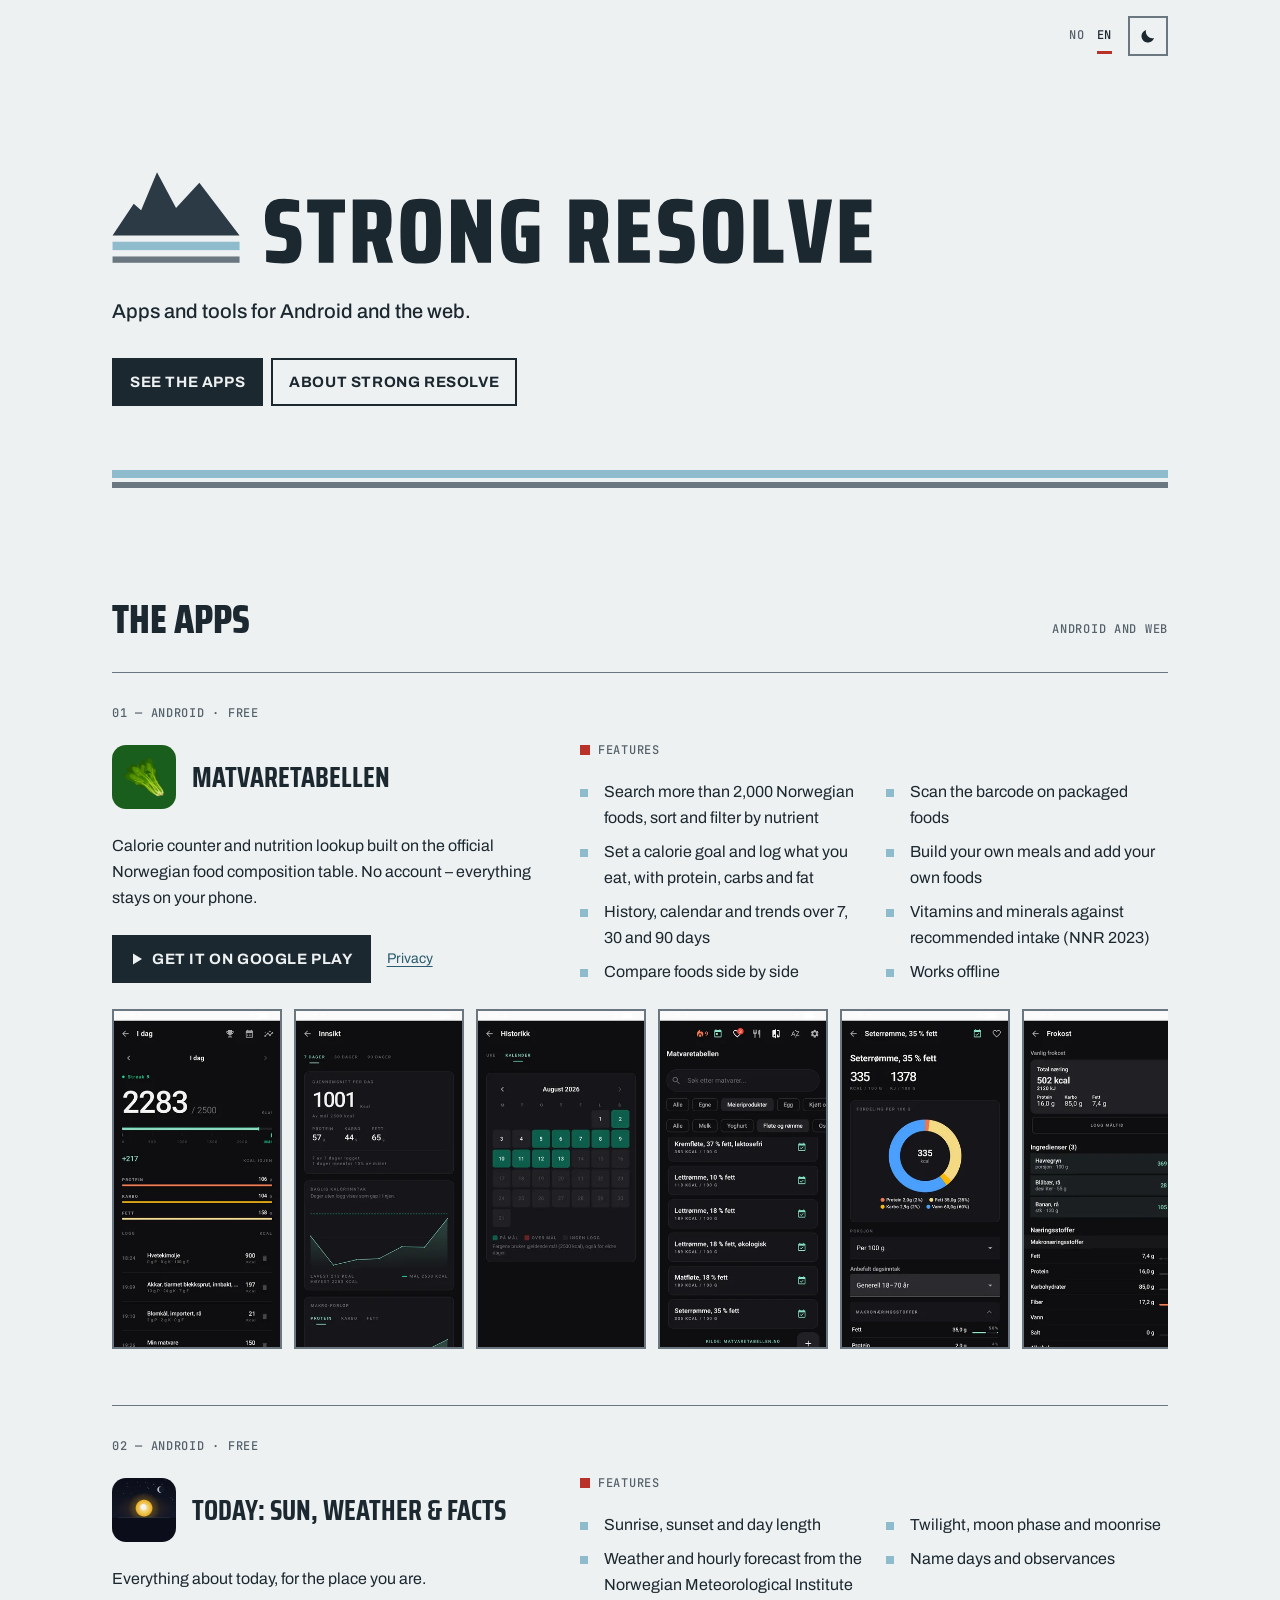
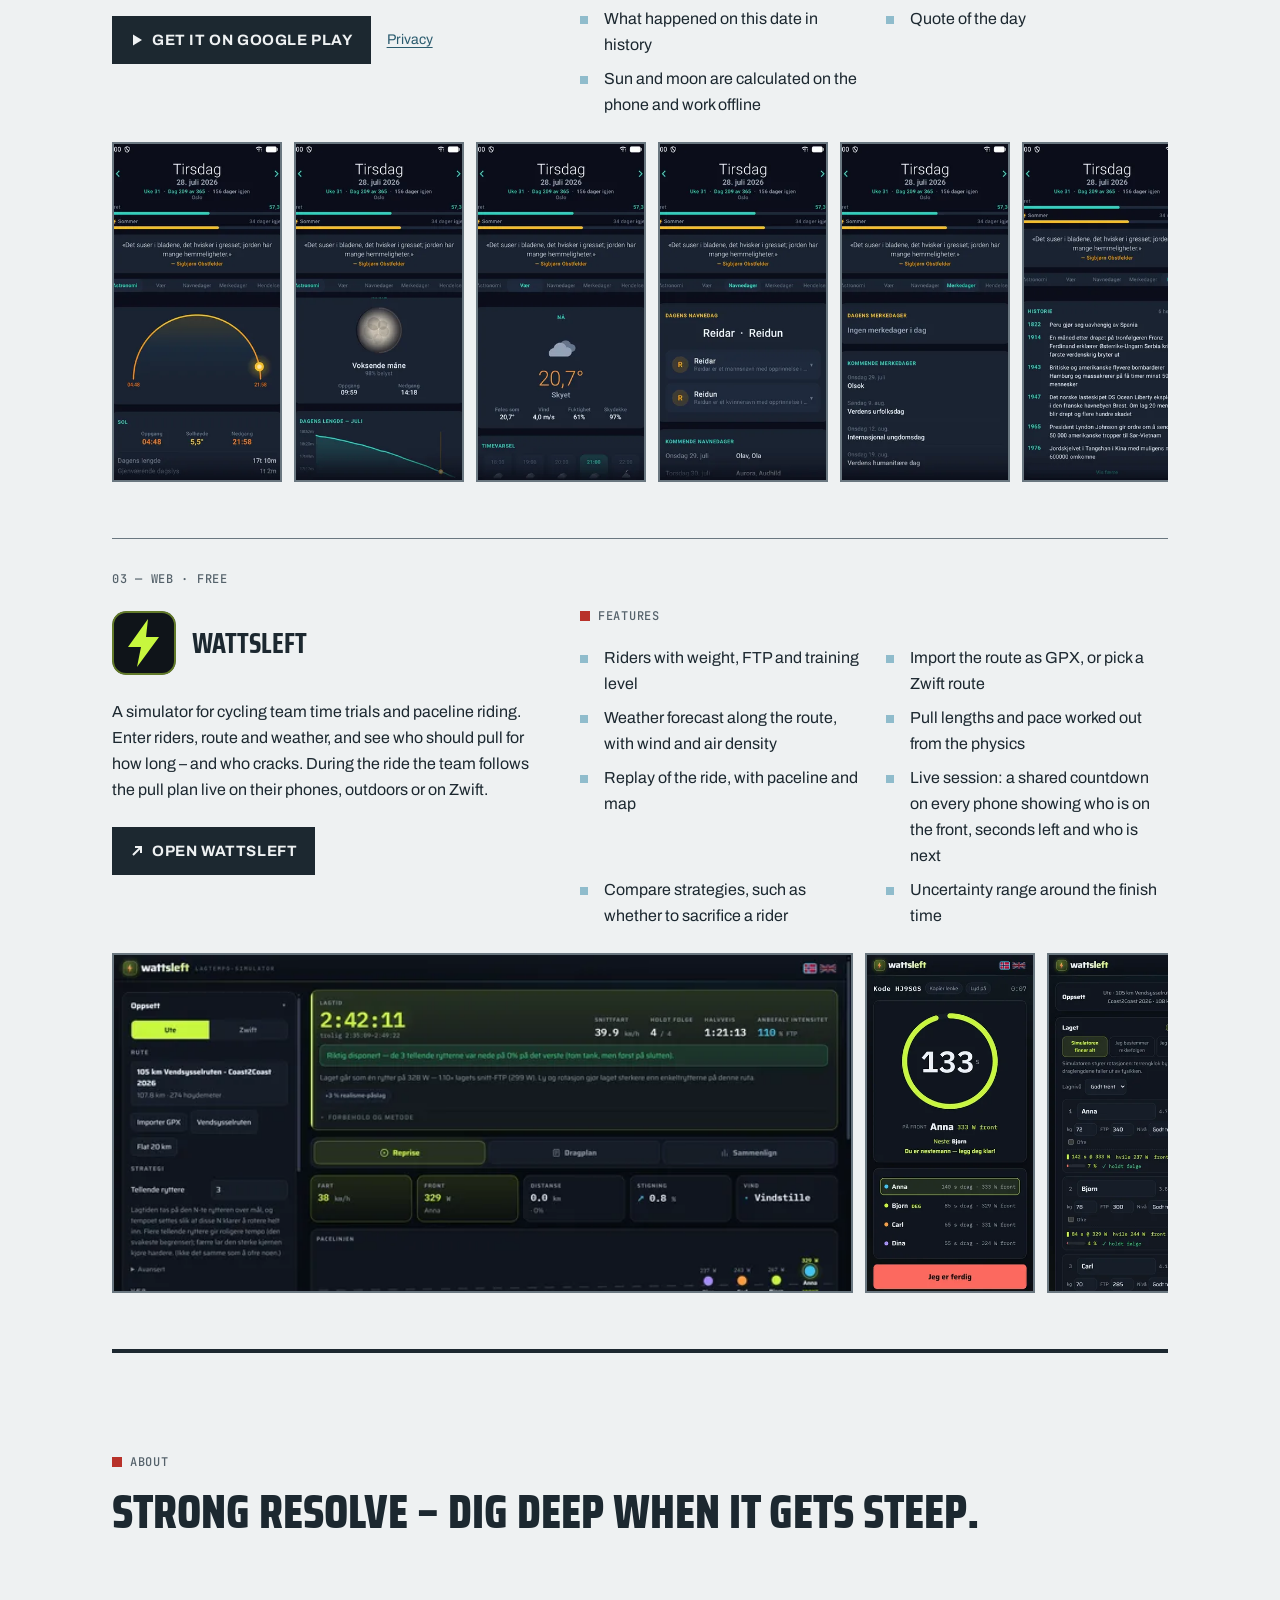
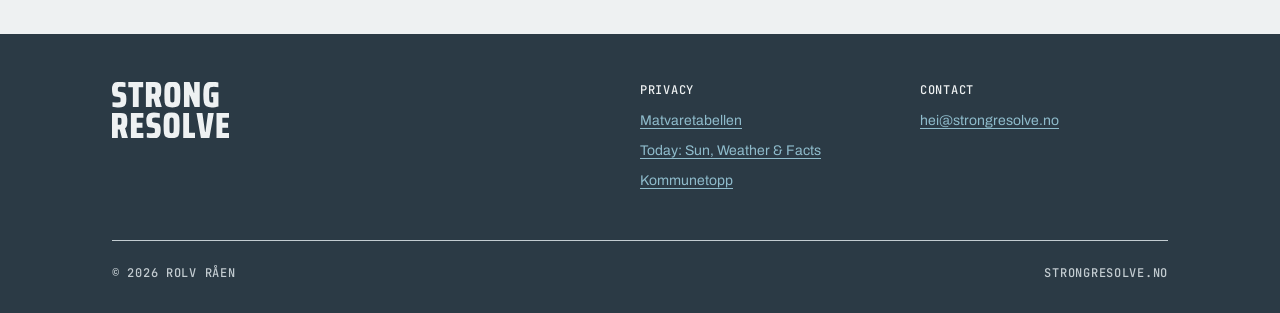
==== en/index.html @ 7b9386e0 "New Strong Resolve site: brand, app showcase and NO/EN pages - New logo set, colour tokens and site " ====
<!doctype html>
<html lang="en">
<head>
  <meta charset="utf-8">
  <meta name="viewport" content="width=device-width, initial-scale=1">
  <title>Strong Resolve</title>
  <meta name="description" content="Apps and tools for Android and the web: Matvaretabellen, Today: Sun, Weather &amp; Facts and WattsLeft.">
  <link rel="canonical" href="https://strongresolve.no/en/">
  <link rel="alternate" hreflang="nb" href="https://strongresolve.no/">
  <link rel="alternate" hreflang="en" href="https://strongresolve.no/en/">
  <link rel="alternate" hreflang="x-default" href="https://strongresolve.no/">
  <link rel="icon" type="image/svg+xml" href="../assets/brand/sr-favicon.svg">
  <link rel="apple-touch-icon" href="../assets/brand/sr-app-icon.svg">
  <meta name="theme-color" content="#eef1f2" media="(prefers-color-scheme: light)">
  <meta name="theme-color" content="#1f272d" media="(prefers-color-scheme: dark)">
  <meta property="og:title" content="Strong Resolve">
  <meta property="og:description" content="Apps and tools for Android and the web: Matvaretabellen, Today: Sun, Weather &amp; Facts and WattsLeft.">
  <link rel="preconnect" href="https://fonts.googleapis.com">
  <link rel="preconnect" href="https://fonts.gstatic.com" crossorigin>
  <link rel="stylesheet" href="https://fonts.googleapis.com/css2?family=Saira+Condensed:wght@700;800&family=Archivo:wght@400;500;700&family=JetBrains+Mono:wght@500&display=swap">
  <script>try{var t=localStorage.getItem("sr-theme");if(t)document.documentElement.dataset.theme=t}catch(e){}</script>
  <link rel="stylesheet" href="../css/tokens.css">
  <link rel="stylesheet" href="../css/site.css">
</head>
<body>
  <a class="sr-skip" href="#innhold">Skip to content</a>
  <header class="sr-wrap sr-header">
    <div class="sr-tools"><nav class="sr-lang" aria-label="Språk / Language"><a href="../" hreflang="nb" lang="nb">NO</a><a aria-current="page" href="./" hreflang="en" lang="en">EN</a></nav><button class="sr-theme" type="button" aria-label="Switch between light and dark theme" title="Switch between light and dark theme"><svg class="sr-theme__sun" viewBox="0 0 24 24" aria-hidden="true"><circle cx="12" cy="12" r="4.5"/><path d="M12 1.5v3M12 19.5v3M1.5 12h3M19.5 12h3M4.6 4.6l2.1 2.1M17.3 17.3l2.1 2.1M4.6 19.4l2.1-2.1M17.3 6.7l2.1-2.1" stroke="currentColor" stroke-width="2" fill="none"/></svg><svg class="sr-theme__moon" viewBox="0 0 24 24" aria-hidden="true"><path d="M20 14.5A8.5 8.5 0 0 1 9.5 4a8.5 8.5 0 1 0 10.5 10.5z"/></svg></button></div>
  </header>
  <main id="innhold">
    <section class="sr-hero"><div class="sr-wrap">
      <h1 class="sr-hero__logo"><img class="sr-on-light" src="../assets/brand/sr-lockup.svg" alt="Strong Resolve" width="359" height="47"><img class="sr-on-dark" src="../assets/brand/sr-lockup-dark.svg" alt="Strong Resolve" width="359" height="47"></h1>
      <p class="lead">Apps and tools for Android and the web.</p>
      <div class="sr-hero__actions"><a class="sr-btn sr-btn--primary" href="#apper">See the apps</a><a class="sr-btn sr-btn--secondary" href="#om">About Strong Resolve</a></div>
    </div></section>
    <div class="sr-wrap"><div class="sr-bands" aria-hidden="true"></div></div>
    <section id="apper"><div class="sr-wrap"><div class="sr-section" style="padding-bottom:0">
      <div class="sr-section__head"><h2 class="h2">The apps</h2><p class="label">Android and web</p></div>
      <article class="sr-app" aria-labelledby="app-matvaretabellen">
        <div class="sr-app__body">
          <p class="label">01 — Android · Free</p>
          <div class="sr-app__head"><img class="sr-app__icon" src="../assets/apps/matvaretabellen/icon.webp" width="64" height="64" alt=""><h3 class="h3" id="app-matvaretabellen">Matvaretabellen</h3></div>
          <p class="sr-app__text body">Calorie counter and nutrition lookup built on the official Norwegian food composition table. No account – everything stays on your phone.</p>
          <div class="sr-app__actions"><a class="sr-btn sr-btn--primary" href="https://play.google.com/store/apps/details?id=no.strongresolve.matvaretabellen&amp;hl=en"><svg viewBox="0 0 14 14" aria-hidden="true"><path d="M3 1.5v11L12 7z"/></svg><span>Get it on Google Play</span></a><a class="small" href="../privacy_policy_matvaretabellen.html">Privacy</a></div>
        </div>
        <div class="sr-app__features"><h4 class="label sr-varde">Features</h4><ul class="sr-features"><li>Search more than 2,000 Norwegian foods, sort and filter by nutrient</li><li>Scan the barcode on packaged foods</li><li>Set a calorie goal and log what you eat, with protein, carbs and fat</li><li>Build your own meals and add your own foods</li><li>History, calendar and trends over 7, 30 and 90 days</li><li>Vitamins and minerals against recommended intake (NNR 2023)</li><li>Compare foods side by side</li><li>Works offline</li></ul></div>
        <ul class="sr-shots" aria-label="Screenshots from Matvaretabellen"><li><a class="sr-shot" href="../assets/apps/matvaretabellen/shot-1-full.webp" data-w="900" data-h="2000" aria-label="Open larger image: Today: calorie goal and the day's log"><img src="../assets/apps/matvaretabellen/shot-1.webp" width="320" height="711" loading="lazy" alt="Today: calorie goal and the day's log"></a></li><li><a class="sr-shot" href="../assets/apps/matvaretabellen/shot-2-full.webp" data-w="900" data-h="2000" aria-label="Open larger image: Insights: averages and trends"><img src="../assets/apps/matvaretabellen/shot-2.webp" width="320" height="711" loading="lazy" alt="Insights: averages and trends"></a></li><li><a class="sr-shot" href="../assets/apps/matvaretabellen/shot-3-full.webp" data-w="900" data-h="2000" aria-label="Open larger image: History calendar"><img src="../assets/apps/matvaretabellen/shot-3.webp" width="320" height="711" loading="lazy" alt="History calendar"></a></li><li><a class="sr-shot" href="../assets/apps/matvaretabellen/shot-4-full.webp" data-w="900" data-h="2000" aria-label="Open larger image: Food list with filters"><img src="../assets/apps/matvaretabellen/shot-4.webp" width="320" height="711" loading="lazy" alt="Food list with filters"></a></li><li><a class="sr-shot" href="../assets/apps/matvaretabellen/shot-5-full.webp" data-w="900" data-h="2000" aria-label="Open larger image: Nutrients for a single food"><img src="../assets/apps/matvaretabellen/shot-5.webp" width="320" height="711" loading="lazy" alt="Nutrients for a single food"></a></li><li><a class="sr-shot" href="../assets/apps/matvaretabellen/shot-6-full.webp" data-w="900" data-h="2000" aria-label="Open larger image: Custom meal with ingredients"><img src="../assets/apps/matvaretabellen/shot-6.webp" width="320" height="711" loading="lazy" alt="Custom meal with ingredients"></a></li></ul>
      </article>
      <article class="sr-app" aria-labelledby="app-dagenidag">
        <div class="sr-app__body">
          <p class="label">02 — Android · Free</p>
          <div class="sr-app__head"><img class="sr-app__icon" src="../assets/apps/dagenidag/icon.webp" width="64" height="64" alt=""><h3 class="h3" id="app-dagenidag">Today: Sun, Weather &amp; Facts</h3></div>
          <p class="sr-app__text body">Everything about today, for the place you are.</p>
          <div class="sr-app__actions"><a class="sr-btn sr-btn--primary" href="https://play.google.com/store/apps/details?id=no.strongresolve.dagenidag&amp;hl=en"><svg viewBox="0 0 14 14" aria-hidden="true"><path d="M3 1.5v11L12 7z"/></svg><span>Get it on Google Play</span></a><a class="small" href="../privacy_policy_dagen_i_dag.html">Privacy</a></div>
        </div>
        <div class="sr-app__features"><h4 class="label sr-varde">Features</h4><ul class="sr-features"><li>Sunrise, sunset and day length</li><li>Twilight, moon phase and moonrise</li><li>Weather and hourly forecast from the Norwegian Meteorological Institute</li><li>Name days and observances</li><li>What happened on this date in history</li><li>Quote of the day</li><li>Sun and moon are calculated on the phone and work offline</li></ul></div>
        <ul class="sr-shots" aria-label="Screenshots from Today: Sun, Weather &amp; Facts"><li><a class="sr-shot" href="../assets/apps/dagenidag/shot-1-full.webp" data-w="900" data-h="1600" aria-label="Open larger image: Sun arc with sunrise and sunset"><img src="../assets/apps/dagenidag/shot-1.webp" width="320" height="569" loading="lazy" alt="Sun arc with sunrise and sunset"></a></li><li><a class="sr-shot" href="../assets/apps/dagenidag/shot-2-full.webp" data-w="900" data-h="1600" aria-label="Open larger image: Moon phase"><img src="../assets/apps/dagenidag/shot-2.webp" width="320" height="569" loading="lazy" alt="Moon phase"></a></li><li><a class="sr-shot" href="../assets/apps/dagenidag/shot-3-full.webp" data-w="900" data-h="1600" aria-label="Open larger image: Current weather"><img src="../assets/apps/dagenidag/shot-3.webp" width="320" height="569" loading="lazy" alt="Current weather"></a></li><li><a class="sr-shot" href="../assets/apps/dagenidag/shot-4-full.webp" data-w="900" data-h="1600" aria-label="Open larger image: Today's name days"><img src="../assets/apps/dagenidag/shot-4.webp" width="320" height="569" loading="lazy" alt="Today's name days"></a></li><li><a class="sr-shot" href="../assets/apps/dagenidag/shot-5-full.webp" data-w="900" data-h="1600" aria-label="Open larger image: Upcoming observances"><img src="../assets/apps/dagenidag/shot-5.webp" width="320" height="569" loading="lazy" alt="Upcoming observances"></a></li><li><a class="sr-shot" href="../assets/apps/dagenidag/shot-6-full.webp" data-w="900" data-h="1600" aria-label="Open larger image: Historical events"><img src="../assets/apps/dagenidag/shot-6.webp" width="320" height="569" loading="lazy" alt="Historical events"></a></li></ul>
      </article>
      <article class="sr-app" aria-labelledby="app-wattsleft">
        <div class="sr-app__body">
          <p class="label">03 — Web · Free</p>
          <div class="sr-app__head"><img class="sr-app__icon" src="../assets/apps/wattsleft/icon.svg" width="64" height="64" alt=""><h3 class="h3" id="app-wattsleft">WattsLeft</h3></div>
          <p class="sr-app__text body">A simulator for cycling team time trials and paceline riding. Enter riders, route and weather, and see who should pull for how long – and who cracks. During the ride the team follows the pull plan live on their phones, outdoors or on Zwift.</p>
          <div class="sr-app__actions"><a class="sr-btn sr-btn--primary" href="https://wattsleft.strongresolve.no/"><svg viewBox="0 0 14 14" aria-hidden="true"><path d="M5 2h7v7h-2V5.4L3.7 11.7 2.3 10.3 8.6 4H5z"/></svg><span>Open WattsLeft</span></a></div>
        </div>
        <div class="sr-app__features"><h4 class="label sr-varde">Features</h4><ul class="sr-features"><li>Riders with weight, FTP and training level</li><li>Import the route as GPX, or pick a Zwift route</li><li>Weather forecast along the route, with wind and air density</li><li>Pull lengths and pace worked out from the physics</li><li>Replay of the ride, with paceline and map</li><li>Live session: a shared countdown on every phone showing who is on the front, seconds left and who is next</li><li>Compare strategies, such as whether to sacrifice a rider</li><li>Uncertainty range around the finish time</li></ul></div>
        <ul class="sr-shots" aria-label="Screenshots from WattsLeft"><li><a class="sr-shot sr-shot--wide" href="../assets/apps/wattsleft/shot-1-full.webp" data-w="1440" data-h="660" aria-label="Open larger image: Result with team time, average speed and replay"><img src="../assets/apps/wattsleft/shot-1.webp" width="640" height="293" loading="lazy" alt="Result with team time, average speed and replay"></a></li><li><a class="sr-shot" href="../assets/apps/wattsleft/shot-2-full.webp" data-w="824" data-h="1800" aria-label="Open larger image: Live session: countdown for the rider on the front"><img src="../assets/apps/wattsleft/shot-2.webp" width="320" height="699" loading="lazy" alt="Live session: countdown for the rider on the front"></a></li><li><a class="sr-shot" href="../assets/apps/wattsleft/shot-3-full.webp" data-w="824" data-h="1800" aria-label="Open larger image: The team and riders on mobile"><img src="../assets/apps/wattsleft/shot-3.webp" width="320" height="699" loading="lazy" alt="The team and riders on mobile"></a></li></ul>
      </article>
    </div></div></section>
    <section id="om"><div class="sr-wrap"><hr class="sr-rule"><div class="sr-section sr-about">
      <div><p class="label sr-varde">About</p><p class="sr-motto">Strong Resolve – dig deep when it gets steep.</p></div>
    </div></div></section>
  </main>
  <footer class="sr-footer"><div class="sr-wrap">
    <div class="sr-footer__grid">
      <div><img src="../assets/brand/sr-wordmark-stacked-dark.svg" alt="Strong Resolve" width="121" height="58"></div>
      <div><h2 class="sr-footer__h">Privacy</h2><ul><li><a href="../privacy_policy_matvaretabellen.html">Matvaretabellen</a></li><li><a href="../privacy_policy_dagen_i_dag.html">Today: Sun, Weather & Facts</a></li><li><a href="../privacy_policy_kommunetopp.html">Kommunetopp</a></li></ul></div>
      <div><h2 class="sr-footer__h">Contact</h2><ul><li><a href="mailto:hei@strongresolve.no">hei@strongresolve.no</a></li></ul></div>
    </div>
    <div class="sr-footer__base"><span>© 2026 Rolv Råen</span><span>strongresolve.no</span></div>
  </div></footer>
  <script src="../js/site.js" defer></script>
</body>
</html>
---- css/tokens.css ----
/* Strong Resolve — generated from design/tokens.json. Edit the tokens, not this file. */
:root {
  --palette-snow: #eef1f2;
  --palette-fjell: #2b3a45;
  --palette-ice: #8fbccc;
  --palette-granite: #6a7780;
  --palette-ink: #1c2830;
  --palette-blue-hour: #1f272d;
  --palette-varde: #b8322a;
  --surface: var(--palette-snow);
  --surface-raised: #f8fafa;
  --surface-sunken: #e2e7e9;
  --surface-fjell: var(--palette-fjell);
  --on-fjell: var(--palette-snow);
  --on-fjell-muted: #c3ccd1;
  --on-fjell-link: var(--palette-ice);
  --ink: var(--palette-ink);
  --ink-muted: #55626b;
  --on-ink: #eef1f2;
  --line: #c9d1d5;
  --line-strong: #6a7780;
  --band-ice: var(--palette-ice);
  --band-granite: var(--palette-granite);
  --mark: var(--palette-fjell);
  --ice-ink: #2a5b6e;
  --varde: var(--palette-varde);
  --on-varde: #ffffff;
  --focus-ring: #2a5b6e;
  --space-1: 4px;
  --space-2: 8px;
  --space-3: 12px;
  --space-4: 16px;
  --space-6: 24px;
  --space-8: 32px;
  --space-12: 48px;
  --space-16: 64px;
  --space-24: 96px;
  --radius-none: 0px;
  --radius-icon: 22%;
  --rule-heavy: 4px;
  --band-1: 8px;
  --band-2: 6px;
  --rule-thin: 1px;
  --content-max: 1120px;
  --measure: 60ch;
  --font-display: "Saira Condensed", "Arial Narrow", sans-serif-condensed, sans-serif;
  --font-body: Archivo, system-ui, -apple-system, "Segoe UI", sans-serif;
  --font-mono: "JetBrains Mono", ui-monospace, Menlo, Consolas, monospace;
  color-scheme: light dark;
}
@media (prefers-color-scheme: dark) {
  :root:not([data-theme="light"]) {
    --surface: var(--palette-blue-hour);
    --surface-raised: #28323a;
    --surface-sunken: #182025;
    --surface-fjell: #151c21;
    --on-fjell: var(--palette-snow);
    --on-fjell-muted: #a6b0b7;
    --on-fjell-link: #9cc7d6;
    --ink: #eef1f2;
    --ink-muted: #a6b0b7;
    --on-ink: #1c2830;
    --line: #36424b;
    --line-strong: #6f7a82;
    --band-ice: #9cc7d6;
    --band-granite: #8a969e;
    --mark: #eef1f2;
    --ice-ink: #9cc7d6;
    --varde: #e2574b;
    --on-varde: #1c2830;
    --focus-ring: #9cc7d6;
  }
}
:root[data-theme="dark"] {
  --surface: var(--palette-blue-hour);
  --surface-raised: #28323a;
  --surface-sunken: #182025;
  --surface-fjell: #151c21;
  --on-fjell: var(--palette-snow);
  --on-fjell-muted: #a6b0b7;
  --on-fjell-link: #9cc7d6;
  --ink: #eef1f2;
  --ink-muted: #a6b0b7;
  --on-ink: #1c2830;
  --line: #36424b;
  --line-strong: #6f7a82;
  --band-ice: #9cc7d6;
  --band-granite: #8a969e;
  --mark: #eef1f2;
  --ice-ink: #9cc7d6;
  --varde: #e2574b;
  --on-varde: #1c2830;
  --focus-ring: #9cc7d6;
}
.display { font-family: var(--font-display); font-size: 88px; line-height: 80px; font-weight: 800; letter-spacing: -0.01em; }
.h1 { font-family: var(--font-display); font-size: 56px; line-height: 54px; font-weight: 800; }
.h2 { font-family: var(--font-display); font-size: 40px; line-height: 40px; font-weight: 800; }
.h3 { font-family: var(--font-display); font-size: 28px; line-height: 30px; font-weight: 700; }
.lead { font-family: var(--font-body); font-size: 20px; line-height: 30px; font-weight: 500; }
.body { font-family: var(--font-body); font-size: 16px; line-height: 26px; font-weight: 400; }
.small { font-family: var(--font-body); font-size: 14px; line-height: 22px; font-weight: 400; }
.button { font-family: var(--font-body); font-size: 15px; line-height: 20px; font-weight: 700; letter-spacing: 0.04em; }
.label { font-family: var(--font-mono); font-size: 12px; line-height: 16px; font-weight: 500; letter-spacing: 0.06em; }
---- css/site.css ----
/* Strong Resolve — site styles. Values come from tokens.css. Hard edges, fjord bands, no shadows. */
*, *::before, *::after { box-sizing: border-box; }
body { margin: 0; background: var(--surface); color: var(--ink); font-family: var(--font-body); font-size: 16px; line-height: 26px; -webkit-font-smoothing: antialiased; }
:focus-visible { outline: 2px solid var(--focus-ring); outline-offset: 2px; }
a { color: var(--ice-ink); text-underline-offset: 3px; text-decoration-thickness: 1px; }
a:hover { text-decoration-thickness: 2px; }
.display, .h1, .h2, .h3 { margin: 0; color: var(--ink); text-transform: uppercase; }
.lead { margin: 0; max-width: var(--measure); }
.label { margin: 0; text-transform: uppercase; color: var(--ink-muted); }
.button { text-transform: uppercase; }
.sr-wrap { max-width: var(--content-max); margin: 0 auto; padding: 0 var(--space-4); }
@media (min-width: 600px) { .sr-wrap { padding: 0 var(--space-8); } }
@media (max-width: 599px) { .display { font-size: 56px; line-height: 52px; } .h2 { font-size: 34px; line-height: 34px; } }

/* Varde: the small red square that marks a label — like the red T on a trail stone. */
.sr-varde { display: inline-flex; align-items: center; gap: var(--space-2); }
.sr-varde::before { content: ""; width: 10px; height: 10px; background: var(--varde); flex: none; }

/* Heavy rule, and the fjord bands from under the mountain in the logo. */
.sr-rule { border: 0; border-top: var(--rule-heavy) solid var(--ink); margin: 0; }
.sr-bands { display: grid; gap: var(--space-1); }
.sr-bands::before, .sr-bands::after { content: ""; display: block; }
.sr-bands::before { height: var(--band-1); background: var(--band-ice); }
.sr-bands::after { height: var(--band-2); background: var(--band-granite); }

/* Logo files per theme. */
.sr-on-dark { display: none !important; }
:root[data-theme="dark"] .sr-on-light { display: none !important; }
:root[data-theme="dark"] .sr-on-dark { display: block !important; }
@media (prefers-color-scheme: dark) { :root:not([data-theme="light"]) .sr-on-light { display: none !important; } :root:not([data-theme="light"]) .sr-on-dark { display: block !important; } }
.sr-mark { display: block; }
.sr-mark .m { fill: var(--mark); }
.sr-mark .b1 { fill: var(--band-ice); }
.sr-mark .b2 { fill: var(--band-granite); }

/* Buttons: square, uppercase, solid. */
.sr-btn { display: inline-flex; align-items: center; gap: var(--space-2); min-height: 48px; padding: 0 var(--space-4); border-radius: var(--radius-none); border: 2px solid var(--ink); font: 700 15px/20px var(--font-body); letter-spacing: .04em; text-transform: uppercase; text-decoration: none; cursor: pointer; }
.sr-btn--primary { background: var(--ink); color: var(--on-ink); }
.sr-btn--primary:hover { background: transparent; color: var(--ink); }
.sr-btn--secondary { background: transparent; color: var(--ink); }
.sr-btn--secondary:hover { background: var(--ink); color: var(--on-ink); }
.sr-btn svg { width: 14px; height: 14px; fill: currentColor; flex: none; }

/* Language: plain text, active one underlined in varde. */
.sr-lang { display: inline-flex; gap: var(--space-3); font: 500 12px/16px var(--font-mono); letter-spacing: .06em; }
.sr-lang a { display: inline-block; padding: var(--space-2) 0; min-height: 32px; color: var(--ink-muted); text-decoration: none; border-bottom: 3px solid transparent; }
.sr-lang a[aria-current="page"] { color: var(--ink); border-bottom-color: var(--varde); }
.sr-lang a:hover { color: var(--ink); }

/* Header */
.sr-header { display: flex; align-items: center; justify-content: flex-end; min-height: 72px; }
.sr-header img { height: 32px; width: auto; display: block; }
.sr-tools { display: flex; align-items: center; gap: var(--space-4); }
.sr-theme { display: grid; place-items: center; width: 40px; height: 40px; padding: 0; background: transparent; color: var(--ink); border: 2px solid var(--line-strong); cursor: pointer; }
.sr-theme:hover { border-color: var(--ink); }
.sr-theme svg { width: 18px; height: 18px; fill: currentColor; }
.sr-theme__sun { display: none; }
:root[data-theme="dark"] .sr-theme__sun { display: block; }
:root[data-theme="dark"] .sr-theme__moon { display: none; }
@media (prefers-color-scheme: dark) { :root:not([data-theme="light"]) .sr-theme__sun { display: block; } :root:not([data-theme="light"]) .sr-theme__moon { display: none; } }

/* Hero */
.sr-hero { padding: var(--space-16) 0 var(--space-12); }
.sr-hero__logo { margin: 0; }
.sr-hero__logo img { width: min(100%, 760px); height: auto; }
.sr-hero .lead { margin-top: var(--space-6); }
.sr-hero__actions { display: flex; flex-wrap: wrap; gap: var(--space-2); margin-top: var(--space-8); }
@media (min-width: 900px) { .sr-hero { padding: var(--space-24) 0 var(--space-16); } }

/* Sections */
.sr-section { padding: var(--space-16) 0; }
@media (min-width: 900px) { .sr-section { padding: var(--space-24) 0; } }
.sr-section__head { display: flex; align-items: baseline; justify-content: space-between; gap: var(--space-4); padding-top: var(--space-4); margin-bottom: var(--space-8); }

/* App row: numbered, ruled, no card. */
.sr-app { border-top: var(--rule-thin) solid var(--line-strong); padding: var(--space-8) 0 var(--space-12); display: grid; gap: var(--space-6); min-width: 0; }
.sr-app__head { display: flex; gap: var(--space-4); align-items: center; }
.sr-app__icon { width: 64px; height: 64px; border-radius: var(--radius-icon); flex: none; display: block; }
.sr-app__text { margin: 0; max-width: var(--measure); }
.sr-app__actions { display: flex; flex-wrap: wrap; gap: var(--space-4); align-items: center; }
@media (min-width: 900px) { .sr-app { grid-template-columns: 5fr 7fr; column-gap: var(--space-12); align-items: start; } .sr-app__body { display: grid; gap: var(--space-6); } }
@media (max-width: 899px) { .sr-app__body { display: grid; gap: var(--space-6); } }
@media (min-width: 900px) { .sr-app__features { padding-top: var(--space-8); } }
.sr-features { list-style: none; margin: var(--space-4) 0 0; padding: 0; display: grid; gap: var(--space-2); }
@media (min-width: 600px) { .sr-features { grid-template-columns: 1fr 1fr; column-gap: var(--space-6); } }
.sr-features li { position: relative; padding-left: var(--space-6); }
.sr-features li::before { content: ""; position: absolute; left: 0; top: 10px; width: 8px; height: 8px; background: var(--band-ice); }

/* Screenshot strip: fixed height, scroll sideways; each one opens the lightbox. */
.sr-shots { grid-column: 1 / -1; list-style: none; margin: 0; padding: 0 0 var(--space-2); display: flex; gap: var(--space-3); overflow-x: auto; scroll-snap-type: x mandatory; min-width: 0; }
.sr-shots li { flex: none; scroll-snap-align: start; }
.sr-shot { --shot-h: 280px; display: block; height: var(--shot-h); width: calc(var(--shot-h) / 2); border: 2px solid var(--line-strong); background: var(--surface-raised); overflow: hidden; cursor: zoom-in; }
.sr-shot--wide { width: calc(var(--shot-h) * 2.18); }
@media (min-width: 900px) { .sr-shot { --shot-h: 340px; } }
.sr-shot:hover { border-color: var(--ink); }
.sr-shot img { width: 100%; height: 100%; object-fit: cover; object-position: top; display: block; }

/* Lightbox */
.sr-lightbox { border: 0; padding: 0; margin: 0; width: 100vw; height: 100dvh; max-width: none; max-height: none; background: rgba(12, 17, 21, .94); color: #eef1f2; }
.sr-lightbox::backdrop { background: transparent; }
.sr-lightbox[open] { display: grid; grid-template-rows: auto 1fr auto; }
.sr-lightbox__bar { display: flex; justify-content: space-between; align-items: center; gap: var(--space-4); padding: var(--space-3) var(--space-4); font: 500 12px/16px var(--font-mono); letter-spacing: .06em; text-transform: uppercase; }
.sr-lightbox__stage { min-height: 0; display: grid; place-items: center; padding: 0 var(--space-4); }
.sr-lightbox__stage img { max-width: 100%; max-height: calc(100dvh - 150px); width: auto; height: auto; object-fit: contain; border: 2px solid #6f7a82; }
.sr-lightbox__nav { display: flex; justify-content: center; gap: var(--space-2); padding: var(--space-3) var(--space-4) var(--space-4); }
.sr-lightbox button { min-width: 48px; min-height: 48px; background: transparent; color: inherit; border: 2px solid #eef1f2; font: 700 20px/1 var(--font-body); cursor: pointer; }
.sr-lightbox button:hover { background: #eef1f2; color: #1c2830; }
.sr-lightbox button[disabled] { opacity: .3; pointer-events: none; }
.sr-lightbox__caption { margin: 0; text-transform: none; letter-spacing: 0; font: 400 14px/20px var(--font-body); }
.sr-tag { display: inline-block; font: 500 11px/16px var(--font-mono); letter-spacing: .06em; text-transform: uppercase; padding: 2px 6px; background: var(--varde); color: var(--on-varde); vertical-align: middle; }

/* About */
.sr-about { display: grid; gap: var(--space-6); }
.sr-motto { margin: var(--space-3) 0 0; font-family: var(--font-display); font-weight: 800; text-transform: uppercase; font-size: clamp(26px, 4.3vw, 48px); line-height: 1.05; color: var(--ink); }

/* Footer: the mountain block. */
.sr-footer { background: var(--surface-fjell); color: var(--on-fjell-muted); padding: var(--space-12) 0 var(--space-8); font-size: 14px; line-height: 22px; }
.sr-footer a { color: var(--on-fjell-link); }
.sr-footer__grid { display: grid; gap: var(--space-8); }
@media (min-width: 600px) { .sr-footer__grid { grid-template-columns: 2fr 1fr 1fr; } }
.sr-footer h4, .sr-footer__h { font: 500 12px/16px var(--font-mono); letter-spacing: .06em; text-transform: uppercase; color: var(--on-fjell); margin: 0 0 var(--space-3); }
.sr-footer ul { list-style: none; margin: 0; padding: 0; display: grid; gap: var(--space-2); }
.sr-footer__base { margin-top: var(--space-12); padding-top: var(--space-6); border-top: var(--rule-thin) solid var(--on-fjell-muted); display: flex; flex-wrap: wrap; gap: var(--space-4); justify-content: space-between; font: 500 12px/16px var(--font-mono); letter-spacing: .06em; text-transform: uppercase; }
.sr-footer img { height: 56px; width: auto; display: block; }

/* Skip link */
.sr-skip { position: absolute; left: -9999px; }
.sr-skip:focus { left: var(--space-4); top: var(--space-4); background: var(--ink); color: var(--on-ink); padding: var(--space-2) var(--space-4); z-index: 10; }
html { scroll-behavior: smooth; }

/* Native controls (scrollbars) follow the chosen theme. */
:root { color-scheme: light dark; }
:root[data-theme="light"] { color-scheme: light; }
:root[data-theme="dark"] { color-scheme: dark; }
.sr-shots { scrollbar-width: thin; scrollbar-color: var(--line-strong) transparent; }
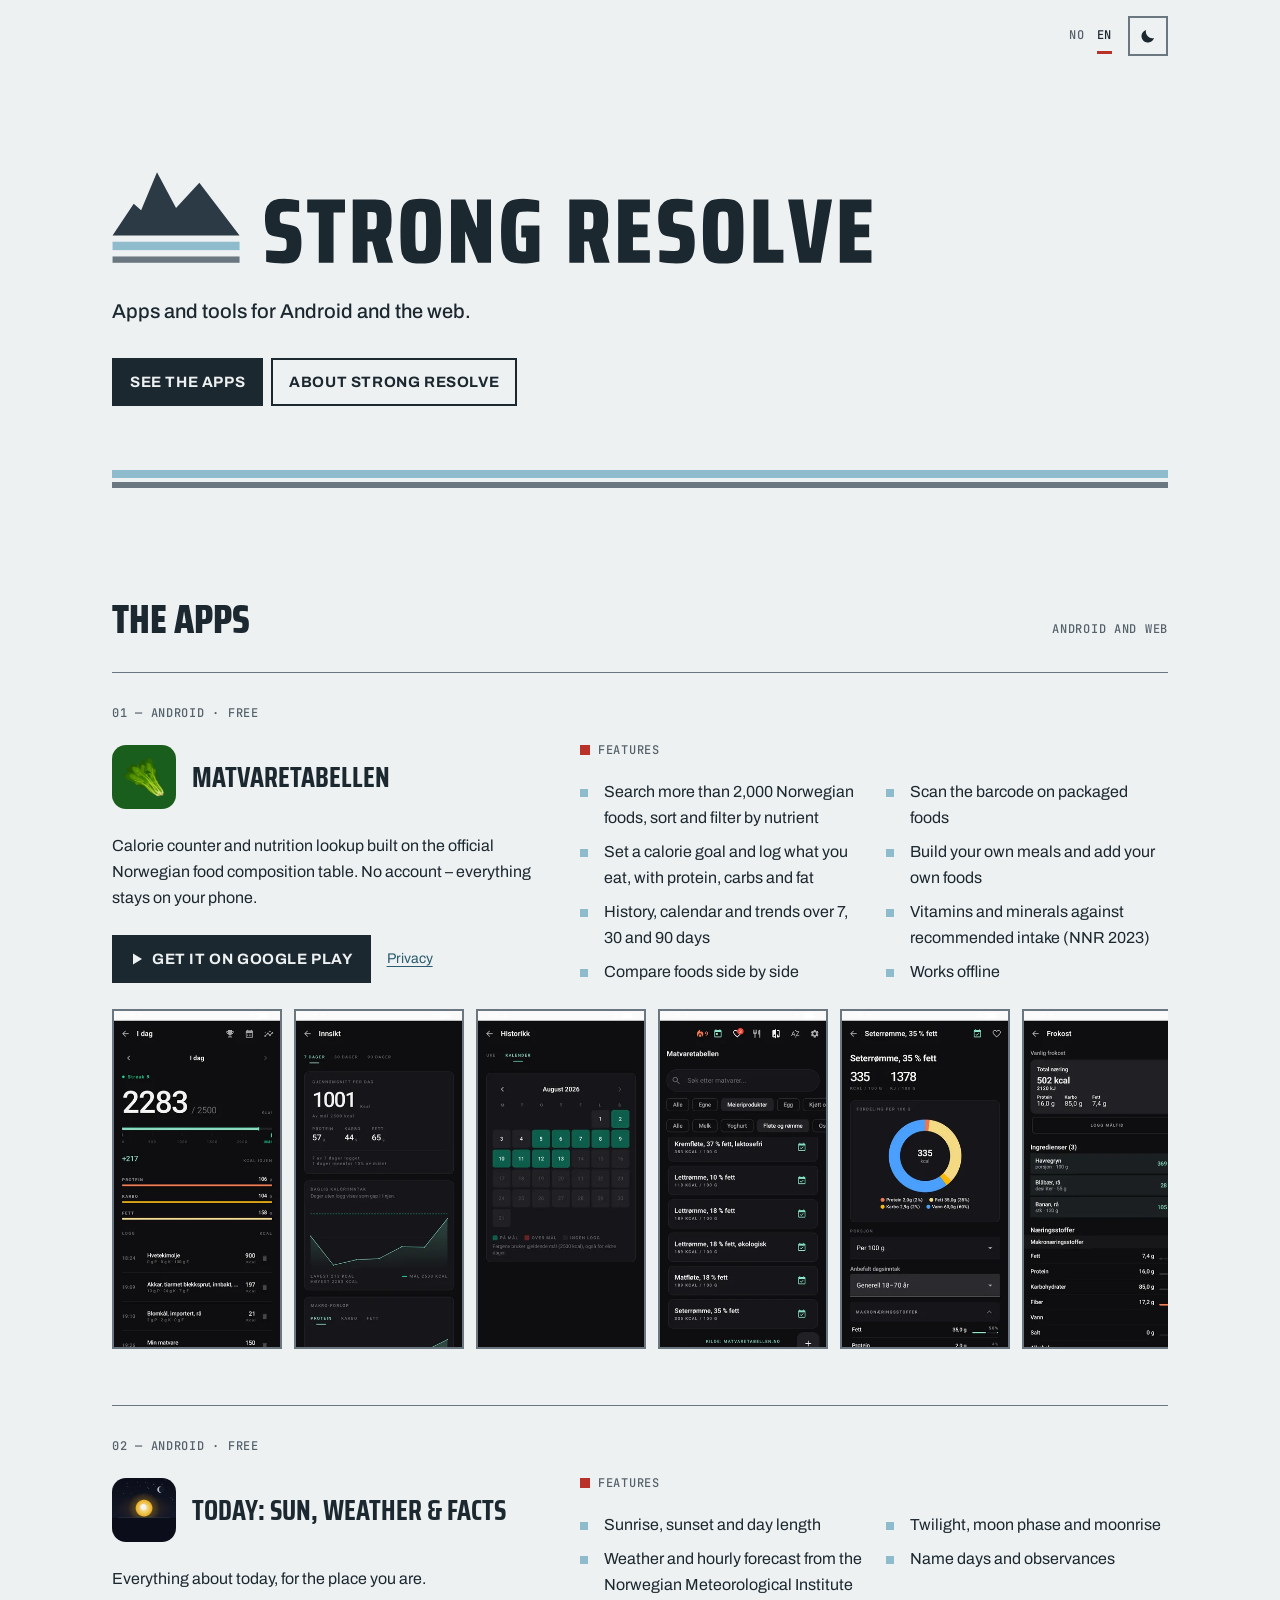
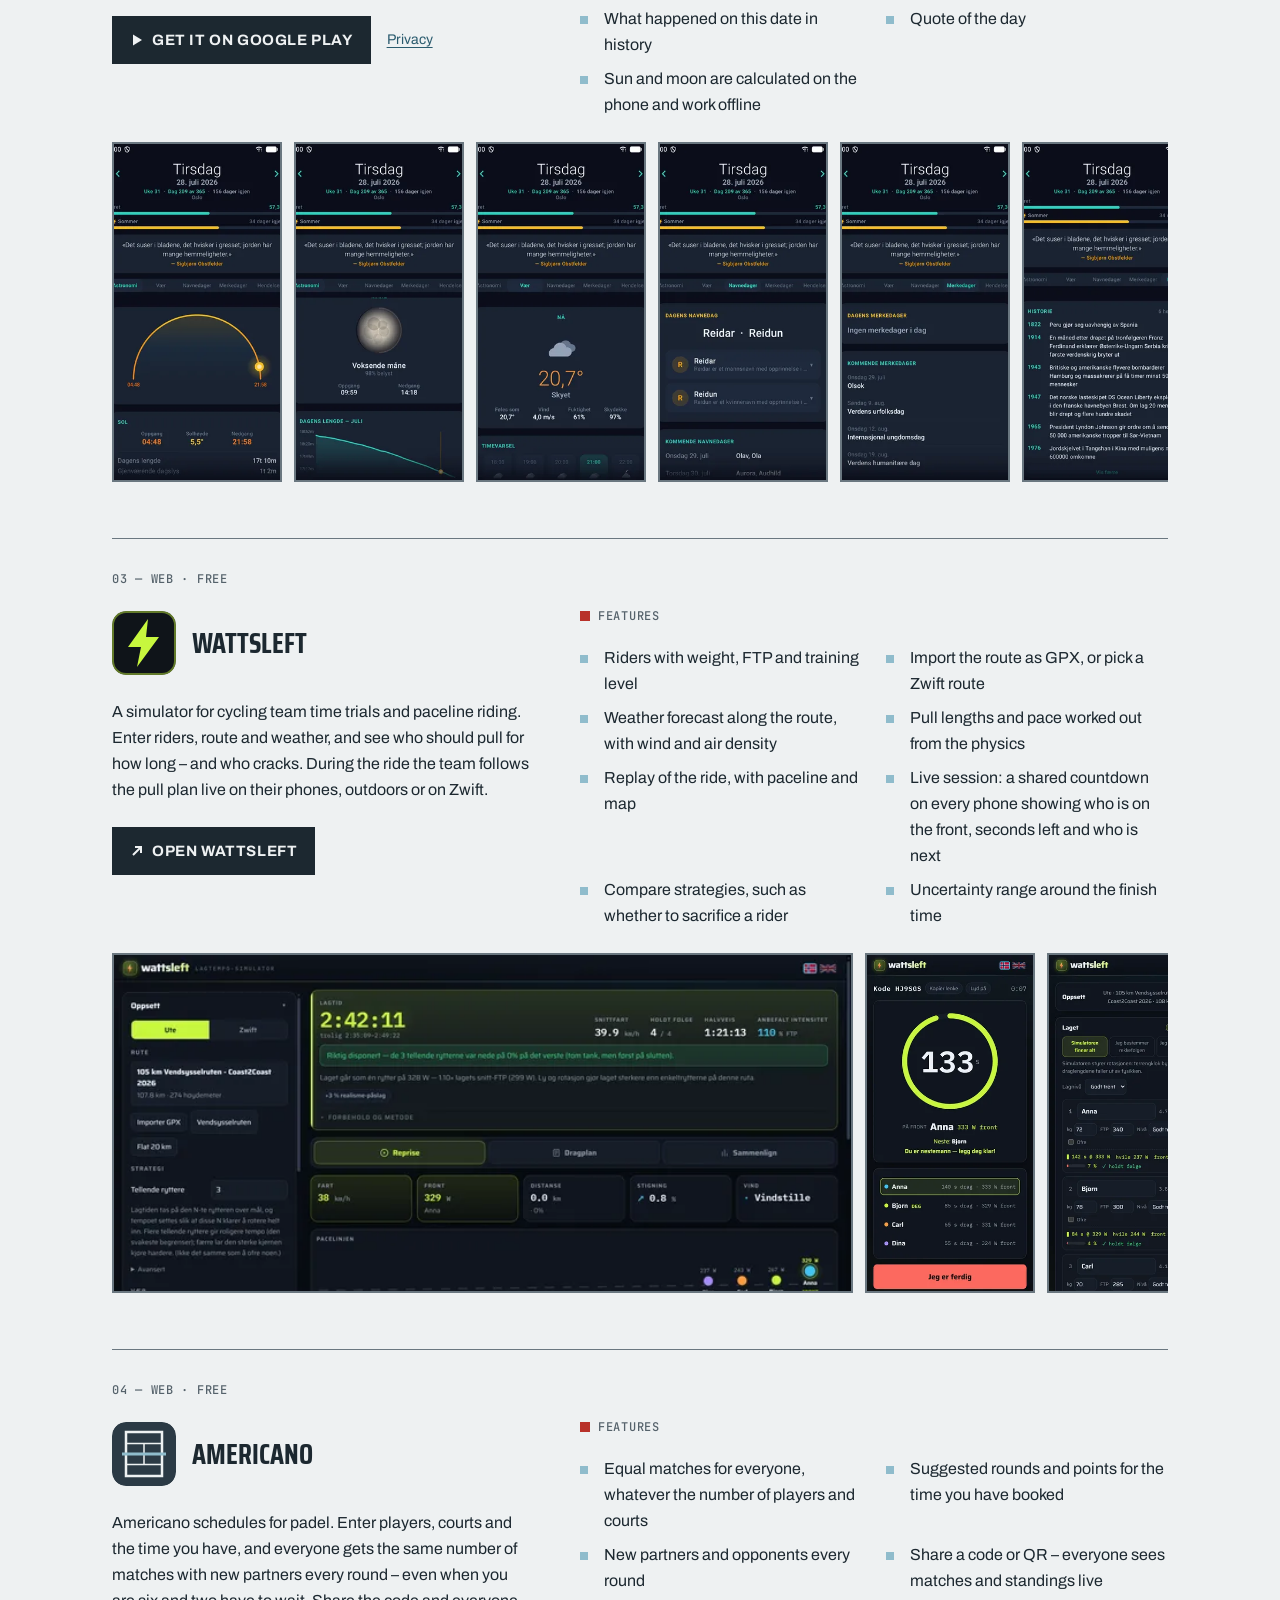
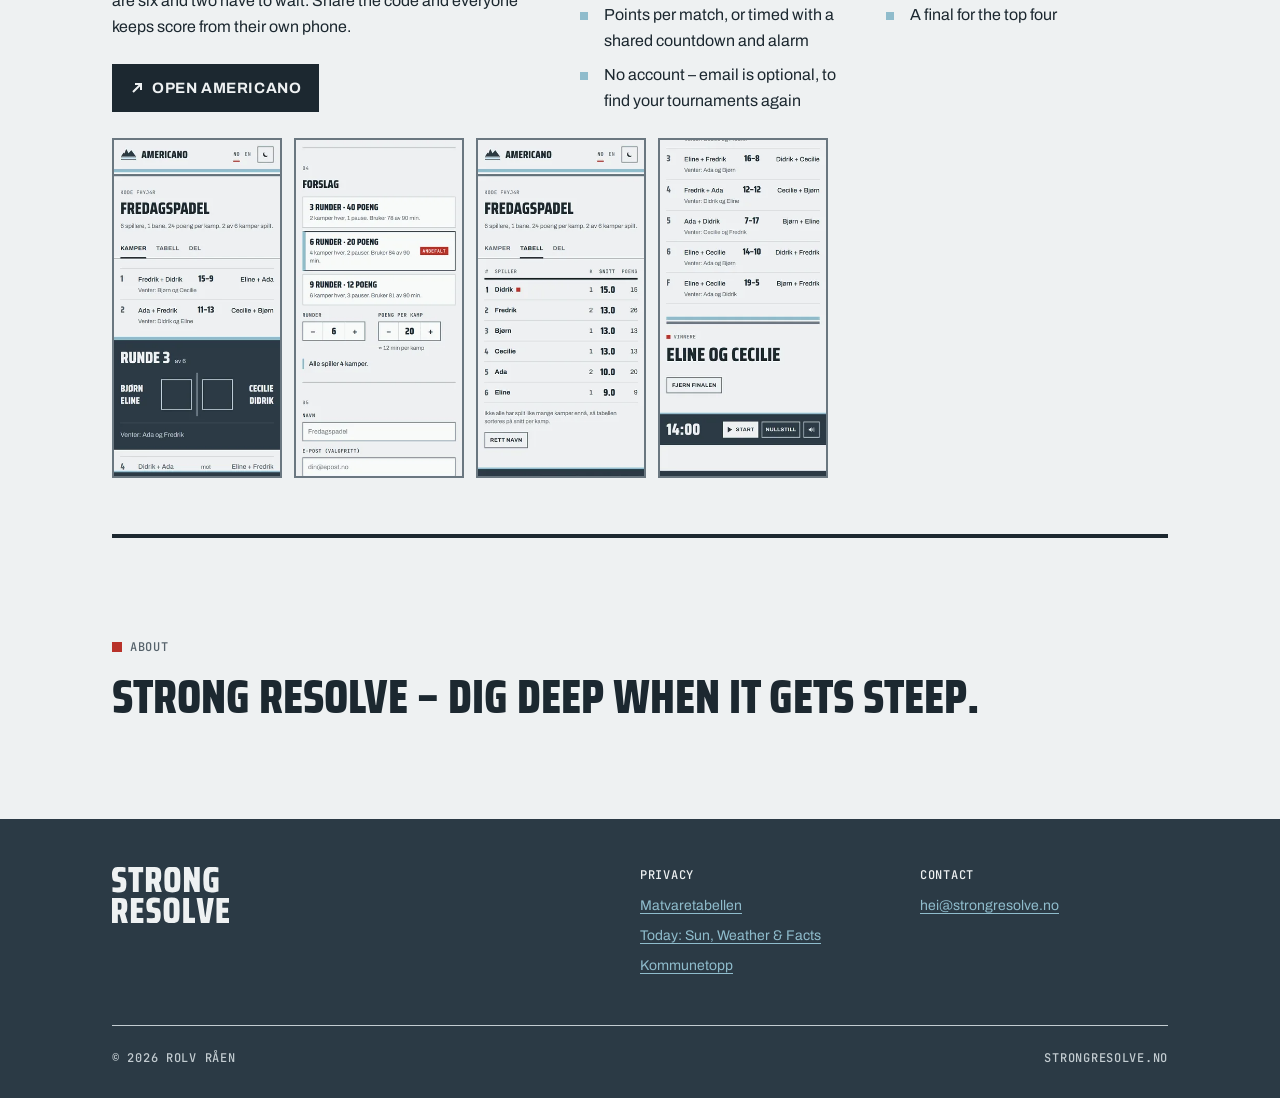
==== commit 98293135: "Add Americano to the app showcase (NO/EN) New row 04 with icon, description, features and four scree" ====
--- a/en/index.html
+++ b/en/index.html
@@ -4,7 +4,7 @@
   <meta charset="utf-8">
   <meta name="viewport" content="width=device-width, initial-scale=1">
   <title>Strong Resolve</title>
-  <meta name="description" content="Apps and tools for Android and the web: Matvaretabellen, Today: Sun, Weather &amp; Facts and WattsLeft.">
+  <meta name="description" content="Apps and tools for Android and the web: Matvaretabellen, Today: Sun, Weather &amp; Facts, WattsLeft and Americano.">
   <link rel="canonical" href="https://strongresolve.no/en/">
   <link rel="alternate" hreflang="nb" href="https://strongresolve.no/">
   <link rel="alternate" hreflang="en" href="https://strongresolve.no/en/">
@@ -14,7 +14,7 @@
   <meta name="theme-color" content="#eef1f2" media="(prefers-color-scheme: light)">
   <meta name="theme-color" content="#1f272d" media="(prefers-color-scheme: dark)">
   <meta property="og:title" content="Strong Resolve">
-  <meta property="og:description" content="Apps and tools for Android and the web: Matvaretabellen, Today: Sun, Weather &amp; Facts and WattsLeft.">
+  <meta property="og:description" content="Apps and tools for Android and the web: Matvaretabellen, Today: Sun, Weather &amp; Facts, WattsLeft and Americano.">
   <link rel="preconnect" href="https://fonts.googleapis.com">
   <link rel="preconnect" href="https://fonts.gstatic.com" crossorigin>
   <link rel="stylesheet" href="https://fonts.googleapis.com/css2?family=Saira+Condensed:wght@700;800&family=Archivo:wght@400;500;700&family=JetBrains+Mono:wght@500&display=swap">
@@ -41,7 +41,7 @@
           <p class="label">01 — Android · Free</p>
           <div class="sr-app__head"><img class="sr-app__icon" src="../assets/apps/matvaretabellen/icon.webp" width="64" height="64" alt=""><h3 class="h3" id="app-matvaretabellen">Matvaretabellen</h3></div>
           <p class="sr-app__text body">Calorie counter and nutrition lookup built on the official Norwegian food composition table. No account – everything stays on your phone.</p>
-          <div class="sr-app__actions"><a class="sr-btn sr-btn--primary" href="https://play.google.com/store/apps/details?id=no.strongresolve.matvaretabellen&amp;hl=en"><svg viewBox="0 0 14 14" aria-hidden="true"><path d="M3 1.5v11L12 7z"/></svg><span>Get it on Google Play</span></a><a class="small" href="../privacy_policy_matvaretabellen.html">Privacy</a></div>
+          <div class="sr-app__actions"><a class="sr-btn sr-btn--primary" href="https://play.google.com/store/apps/details?id=no.strongresolve.matvaretabellen&amp;hl=en"><svg viewBox="0 0 14 14" aria-hidden="true"><path d="M3 1.5v11L12 7z"/></svg><span>Get it on Google Play</span></a><a class="small" href="privacy_policy_matvaretabellen.html">Privacy</a></div>
         </div>
         <div class="sr-app__features"><h4 class="label sr-varde">Features</h4><ul class="sr-features"><li>Search more than 2,000 Norwegian foods, sort and filter by nutrient</li><li>Scan the barcode on packaged foods</li><li>Set a calorie goal and log what you eat, with protein, carbs and fat</li><li>Build your own meals and add your own foods</li><li>History, calendar and trends over 7, 30 and 90 days</li><li>Vitamins and minerals against recommended intake (NNR 2023)</li><li>Compare foods side by side</li><li>Works offline</li></ul></div>
         <ul class="sr-shots" aria-label="Screenshots from Matvaretabellen"><li><a class="sr-shot" href="../assets/apps/matvaretabellen/shot-1-full.webp" data-w="900" data-h="2000" aria-label="Open larger image: Today: calorie goal and the day's log"><img src="../assets/apps/matvaretabellen/shot-1.webp" width="320" height="711" loading="lazy" alt="Today: calorie goal and the day's log"></a></li><li><a class="sr-shot" href="../assets/apps/matvaretabellen/shot-2-full.webp" data-w="900" data-h="2000" aria-label="Open larger image: Insights: averages and trends"><img src="../assets/apps/matvaretabellen/shot-2.webp" width="320" height="711" loading="lazy" alt="Insights: averages and trends"></a></li><li><a class="sr-shot" href="../assets/apps/matvaretabellen/shot-3-full.webp" data-w="900" data-h="2000" aria-label="Open larger image: History calendar"><img src="../assets/apps/matvaretabellen/shot-3.webp" width="320" height="711" loading="lazy" alt="History calendar"></a></li><li><a class="sr-shot" href="../assets/apps/matvaretabellen/shot-4-full.webp" data-w="900" data-h="2000" aria-label="Open larger image: Food list with filters"><img src="../assets/apps/matvaretabellen/shot-4.webp" width="320" height="711" loading="lazy" alt="Food list with filters"></a></li><li><a class="sr-shot" href="../assets/apps/matvaretabellen/shot-5-full.webp" data-w="900" data-h="2000" aria-label="Open larger image: Nutrients for a single food"><img src="../assets/apps/matvaretabellen/shot-5.webp" width="320" height="711" loading="lazy" alt="Nutrients for a single food"></a></li><li><a class="sr-shot" href="../assets/apps/matvaretabellen/shot-6-full.webp" data-w="900" data-h="2000" aria-label="Open larger image: Custom meal with ingredients"><img src="../assets/apps/matvaretabellen/shot-6.webp" width="320" height="711" loading="lazy" alt="Custom meal with ingredients"></a></li></ul>
@@ -51,7 +51,7 @@
           <p class="label">02 — Android · Free</p>
           <div class="sr-app__head"><img class="sr-app__icon" src="../assets/apps/dagenidag/icon.webp" width="64" height="64" alt=""><h3 class="h3" id="app-dagenidag">Today: Sun, Weather &amp; Facts</h3></div>
           <p class="sr-app__text body">Everything about today, for the place you are.</p>
-          <div class="sr-app__actions"><a class="sr-btn sr-btn--primary" href="https://play.google.com/store/apps/details?id=no.strongresolve.dagenidag&amp;hl=en"><svg viewBox="0 0 14 14" aria-hidden="true"><path d="M3 1.5v11L12 7z"/></svg><span>Get it on Google Play</span></a><a class="small" href="../privacy_policy_dagen_i_dag.html">Privacy</a></div>
+          <div class="sr-app__actions"><a class="sr-btn sr-btn--primary" href="https://play.google.com/store/apps/details?id=no.strongresolve.dagenidag&amp;hl=en"><svg viewBox="0 0 14 14" aria-hidden="true"><path d="M3 1.5v11L12 7z"/></svg><span>Get it on Google Play</span></a><a class="small" href="privacy_policy_dagen_i_dag.html">Privacy</a></div>
         </div>
         <div class="sr-app__features"><h4 class="label sr-varde">Features</h4><ul class="sr-features"><li>Sunrise, sunset and day length</li><li>Twilight, moon phase and moonrise</li><li>Weather and hourly forecast from the Norwegian Meteorological Institute</li><li>Name days and observances</li><li>What happened on this date in history</li><li>Quote of the day</li><li>Sun and moon are calculated on the phone and work offline</li></ul></div>
         <ul class="sr-shots" aria-label="Screenshots from Today: Sun, Weather &amp; Facts"><li><a class="sr-shot" href="../assets/apps/dagenidag/shot-1-full.webp" data-w="900" data-h="1600" aria-label="Open larger image: Sun arc with sunrise and sunset"><img src="../assets/apps/dagenidag/shot-1.webp" width="320" height="569" loading="lazy" alt="Sun arc with sunrise and sunset"></a></li><li><a class="sr-shot" href="../assets/apps/dagenidag/shot-2-full.webp" data-w="900" data-h="1600" aria-label="Open larger image: Moon phase"><img src="../assets/apps/dagenidag/shot-2.webp" width="320" height="569" loading="lazy" alt="Moon phase"></a></li><li><a class="sr-shot" href="../assets/apps/dagenidag/shot-3-full.webp" data-w="900" data-h="1600" aria-label="Open larger image: Current weather"><img src="../assets/apps/dagenidag/shot-3.webp" width="320" height="569" loading="lazy" alt="Current weather"></a></li><li><a class="sr-shot" href="../assets/apps/dagenidag/shot-4-full.webp" data-w="900" data-h="1600" aria-label="Open larger image: Today's name days"><img src="../assets/apps/dagenidag/shot-4.webp" width="320" height="569" loading="lazy" alt="Today's name days"></a></li><li><a class="sr-shot" href="../assets/apps/dagenidag/shot-5-full.webp" data-w="900" data-h="1600" aria-label="Open larger image: Upcoming observances"><img src="../assets/apps/dagenidag/shot-5.webp" width="320" height="569" loading="lazy" alt="Upcoming observances"></a></li><li><a class="sr-shot" href="../assets/apps/dagenidag/shot-6-full.webp" data-w="900" data-h="1600" aria-label="Open larger image: Historical events"><img src="../assets/apps/dagenidag/shot-6.webp" width="320" height="569" loading="lazy" alt="Historical events"></a></li></ul>
@@ -66,6 +66,16 @@
         <div class="sr-app__features"><h4 class="label sr-varde">Features</h4><ul class="sr-features"><li>Riders with weight, FTP and training level</li><li>Import the route as GPX, or pick a Zwift route</li><li>Weather forecast along the route, with wind and air density</li><li>Pull lengths and pace worked out from the physics</li><li>Replay of the ride, with paceline and map</li><li>Live session: a shared countdown on every phone showing who is on the front, seconds left and who is next</li><li>Compare strategies, such as whether to sacrifice a rider</li><li>Uncertainty range around the finish time</li></ul></div>
         <ul class="sr-shots" aria-label="Screenshots from WattsLeft"><li><a class="sr-shot sr-shot--wide" href="../assets/apps/wattsleft/shot-1-full.webp" data-w="1440" data-h="660" aria-label="Open larger image: Result with team time, average speed and replay"><img src="../assets/apps/wattsleft/shot-1.webp" width="640" height="293" loading="lazy" alt="Result with team time, average speed and replay"></a></li><li><a class="sr-shot" href="../assets/apps/wattsleft/shot-2-full.webp" data-w="824" data-h="1800" aria-label="Open larger image: Live session: countdown for the rider on the front"><img src="../assets/apps/wattsleft/shot-2.webp" width="320" height="699" loading="lazy" alt="Live session: countdown for the rider on the front"></a></li><li><a class="sr-shot" href="../assets/apps/wattsleft/shot-3-full.webp" data-w="824" data-h="1800" aria-label="Open larger image: The team and riders on mobile"><img src="../assets/apps/wattsleft/shot-3.webp" width="320" height="699" loading="lazy" alt="The team and riders on mobile"></a></li></ul>
       </article>
+      <article class="sr-app" aria-labelledby="app-americano">
+        <div class="sr-app__body">
+          <p class="label">04 — Web · Free</p>
+          <div class="sr-app__head"><img class="sr-app__icon" src="../assets/apps/americano/icon.svg" width="64" height="64" alt=""><h3 class="h3" id="app-americano">Americano</h3></div>
+          <p class="sr-app__text body">Americano schedules for padel. Enter players, courts and the time you have, and everyone gets the same number of matches with new partners every round – even when you are six and two have to wait. Share the code and everyone keeps score from their own phone.</p>
+          <div class="sr-app__actions"><a class="sr-btn sr-btn--primary" href="https://americano.strongresolve.no/"><svg viewBox="0 0 14 14" aria-hidden="true"><path d="M5 2h7v7h-2V5.4L3.7 11.7 2.3 10.3 8.6 4H5z"/></svg><span>Open Americano</span></a></div>
+        </div>
+        <div class="sr-app__features"><h4 class="label sr-varde">Features</h4><ul class="sr-features"><li>Equal matches for everyone, whatever the number of players and courts</li><li>Suggested rounds and points for the time you have booked</li><li>New partners and opponents every round</li><li>Share a code or QR – everyone sees matches and standings live</li><li>Points per match, or timed with a shared countdown and alarm</li><li>A final for the top four</li><li>No account – email is optional, to find your tournaments again</li></ul></div>
+        <ul class="sr-shots" aria-label="Screenshots from Americano"><li><a class="sr-shot" href="../assets/apps/americano/shot-1-full.webp" data-w="824" data-h="1800" aria-label="Open larger image: The round being played, on the court board"><img src="../assets/apps/americano/shot-1.webp" width="320" height="699" loading="lazy" alt="The round being played, on the court board"></a></li><li><a class="sr-shot" href="../assets/apps/americano/shot-2-full.webp" data-w="824" data-h="1800" aria-label="Open larger image: Suggested setups for the time you have"><img src="../assets/apps/americano/shot-2.webp" width="320" height="699" loading="lazy" alt="Suggested setups for the time you have"></a></li><li><a class="sr-shot" href="../assets/apps/americano/shot-3-full.webp" data-w="824" data-h="1800" aria-label="Open larger image: Standings during play"><img src="../assets/apps/americano/shot-3.webp" width="320" height="699" loading="lazy" alt="Standings during play"></a></li><li><a class="sr-shot" href="../assets/apps/americano/shot-4-full.webp" data-w="824" data-h="1800" aria-label="Open larger image: Final and winners"><img src="../assets/apps/americano/shot-4.webp" width="320" height="699" loading="lazy" alt="Final and winners"></a></li></ul>
+      </article>
     </div></div></section>
     <section id="om"><div class="sr-wrap"><hr class="sr-rule"><div class="sr-section sr-about">
       <div><p class="label sr-varde">About</p><p class="sr-motto">Strong Resolve – dig deep when it gets steep.</p></div>
@@ -74,7 +84,7 @@
   <footer class="sr-footer"><div class="sr-wrap">
     <div class="sr-footer__grid">
       <div><img src="../assets/brand/sr-wordmark-stacked-dark.svg" alt="Strong Resolve" width="121" height="58"></div>
-      <div><h2 class="sr-footer__h">Privacy</h2><ul><li><a href="../privacy_policy_matvaretabellen.html">Matvaretabellen</a></li><li><a href="../privacy_policy_dagen_i_dag.html">Today: Sun, Weather & Facts</a></li><li><a href="../privacy_policy_kommunetopp.html">Kommunetopp</a></li></ul></div>
+      <div><h2 class="sr-footer__h">Privacy</h2><ul><li><a href="privacy_policy_matvaretabellen.html">Matvaretabellen</a></li><li><a href="privacy_policy_dagen_i_dag.html">Today: Sun, Weather & Facts</a></li><li><a href="../privacy_policy_kommunetopp.html">Kommunetopp</a></li></ul></div>
       <div><h2 class="sr-footer__h">Contact</h2><ul><li><a href="mailto:hei@strongresolve.no">hei@strongresolve.no</a></li></ul></div>
     </div>
     <div class="sr-footer__base"><span>© 2026 Rolv Råen</span><span>strongresolve.no</span></div>
--- a/css/site.css
+++ b/css/site.css
@@ -133,3 +133,16 @@
 :root[data-theme="light"] { color-scheme: light; }
 :root[data-theme="dark"] { color-scheme: dark; }
 .sr-shots { scrollbar-width: thin; scrollbar-color: var(--line-strong) transparent; }
+
+/* Document pages (privacy policies). */
+.sr-header--doc { justify-content: space-between; gap: var(--space-4); }
+.sr-header--doc .sr-header__home img { height: 24px; width: auto; }
+@media (max-width: 420px) { .sr-header--doc .sr-header__home img { height: 18px; } }
+.sr-doc { max-width: 70ch; padding: var(--space-12) 0 var(--space-16); }
+.sr-doc h1 { margin-top: var(--space-3); }
+.sr-doc__updated { margin: var(--space-2) 0 var(--space-8); font: 500 12px/16px var(--font-mono); letter-spacing: .06em; text-transform: uppercase; color: var(--ink-muted); }
+.sr-doc section { margin-top: var(--space-8); padding-top: var(--space-6); border-top: var(--rule-thin) solid var(--line); }
+.sr-doc h2 { margin: 0 0 var(--space-3); font: 800 24px/28px var(--font-display); text-transform: uppercase; color: var(--ink); }
+.sr-doc p { margin: 0 0 var(--space-3); }
+.sr-doc ul { margin: 0 0 var(--space-3); padding-left: var(--space-6); display: grid; gap: var(--space-2); }
+.sr-footer__base:first-child { margin-top: 0; padding-top: 0; border-top: 0; }
